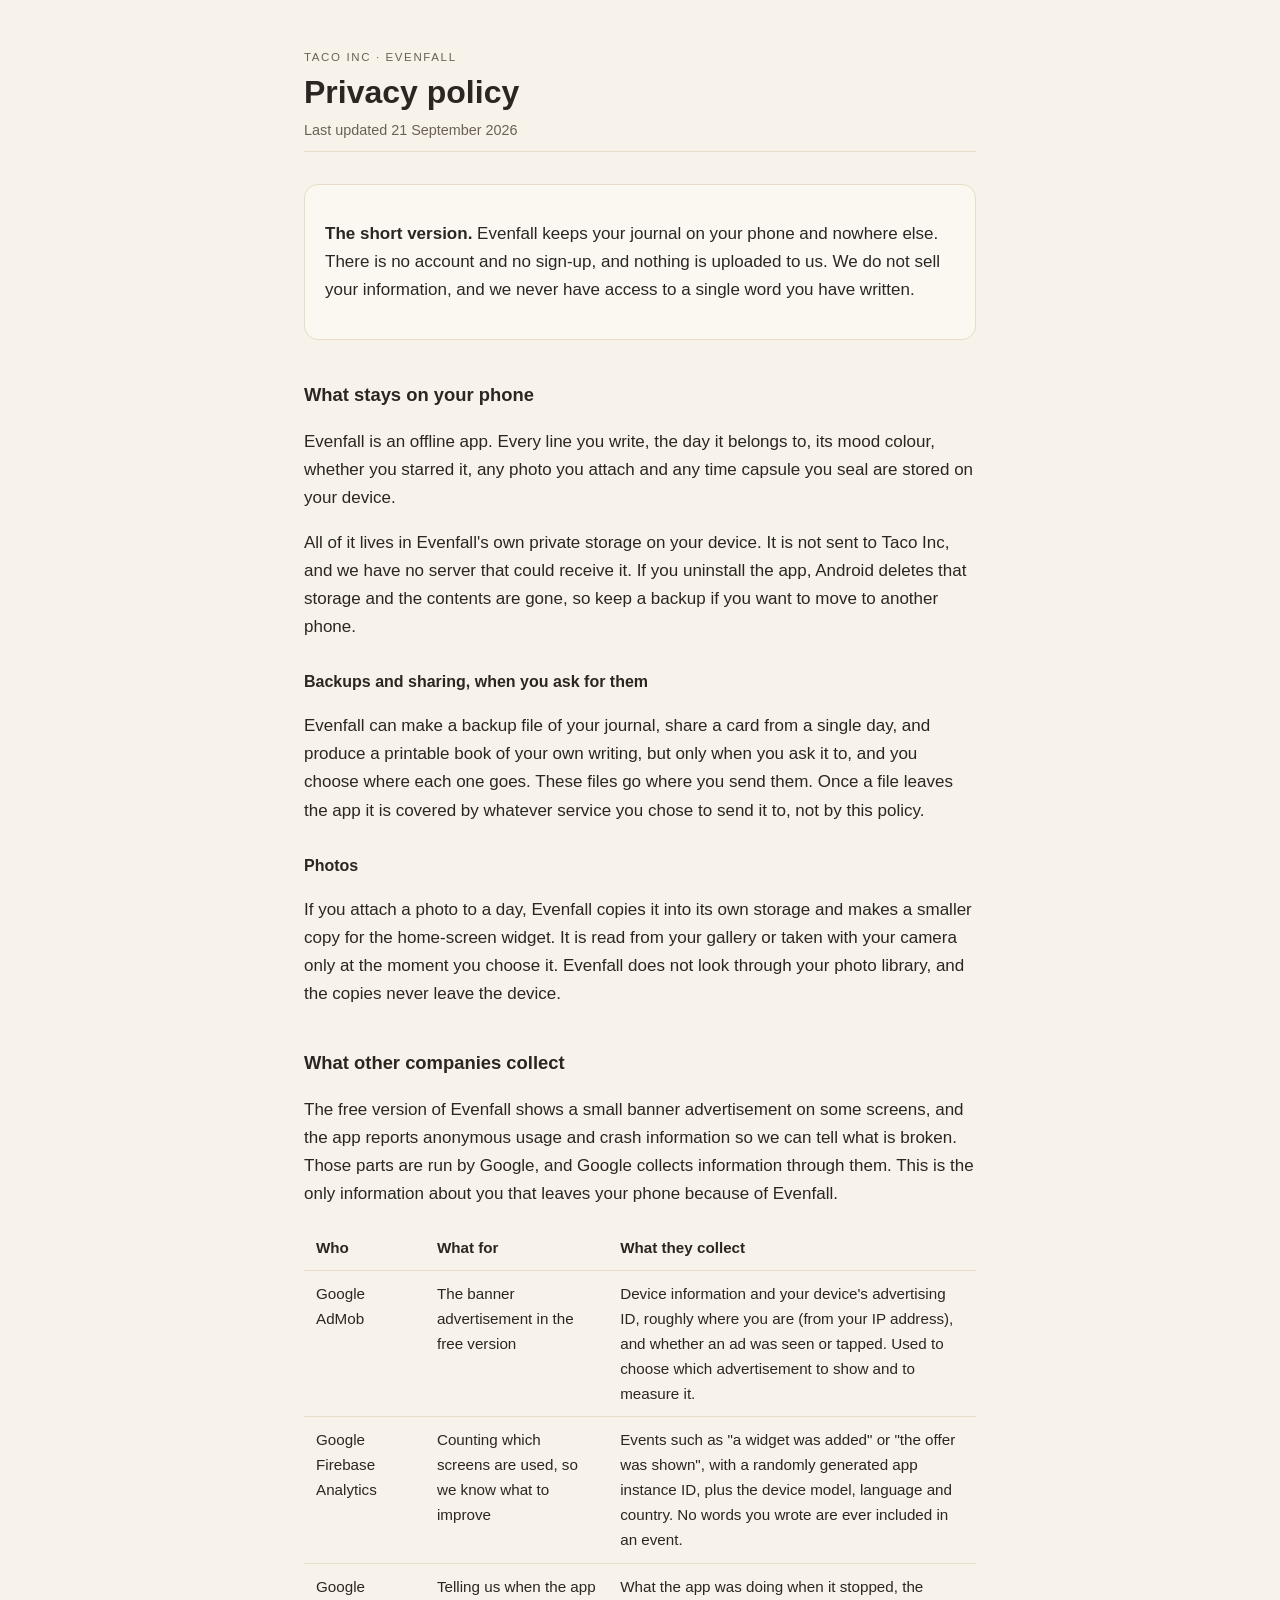
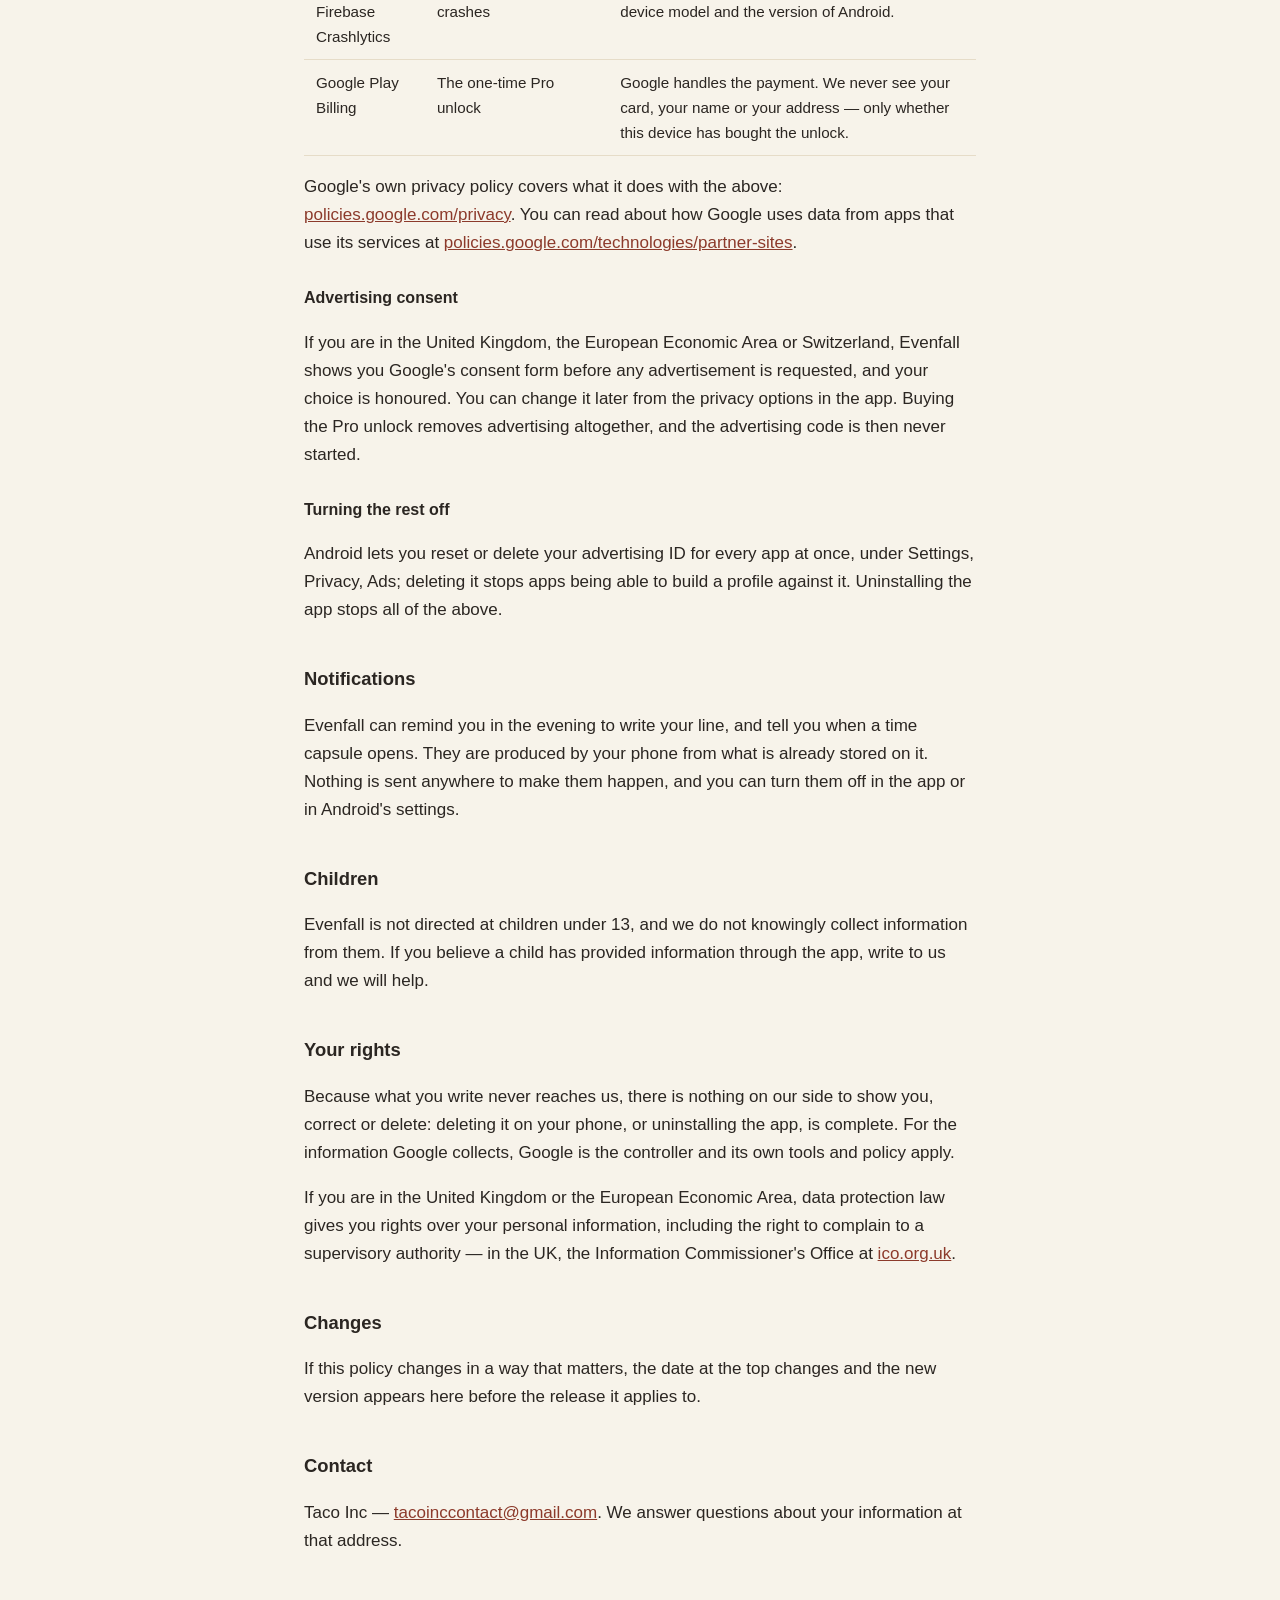
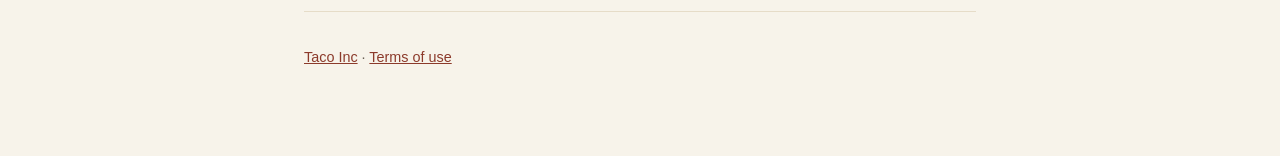
==== evenfall-privacy.html @ f22035d1 "Add files via upload" ====
<!DOCTYPE html>
<html lang="en">
<head>
<meta charset="utf-8">
<meta name="viewport" content="width=device-width, initial-scale=1">
<title>Evenfall — Privacy policy</title>
<meta name="description" content="What Evenfall does and does not do with your information.">
<link rel="stylesheet" href="style.css">
</head>
<body>
<main>
  <header>
    <p class="caps">Taco Inc · Evenfall</p>
    <h1>Privacy policy</h1>
    <p class="updated">Last updated 21 September 2026</p>
  </header>

  <div class="card">
    <p><strong>The short version.</strong> Evenfall keeps your journal on your phone and nowhere else.
      There is no account and no sign-up, and nothing is uploaded to us. We do
      not sell your information, and we never have access to a single word you have written.</p>
  </div>

  <h2>What stays on your phone</h2>
  <p>Evenfall is an offline app. Every line you write, the day it belongs to, its mood colour, whether you starred it, any photo you attach and any time capsule you seal are stored on your device.</p>
  <p>All of it lives in Evenfall's own private storage on your device. It is not
    sent to Taco Inc, and we have no server that could receive it. If you
    uninstall the app, Android deletes that storage and the contents are gone,
    so keep a backup if you want to move to another phone.</p>

  <h3>Backups and sharing, when you ask for them</h3>
  <p>Evenfall can make a backup file of your journal, share a card from a single day, and produce a printable book of your own writing, but only when you ask it to, and you choose where each one goes. These files go where you send them. Once a file leaves the app it
    is covered by whatever service you chose to send it to, not by this policy.</p>

  <h3>Photos</h3>
  <p>If you attach a photo to a day, Evenfall copies it into its own storage and makes a smaller copy for the home-screen widget. It is read from your gallery or taken with your camera only at the moment you choose it. Evenfall does not look through your photo library, and the copies never leave the device.</p>

  <h2>What other companies collect</h2>
  <p>The free version of Evenfall shows a small banner advertisement on some
    screens, and the app reports anonymous usage and crash information so we
    can tell what is broken. Those parts are run by Google, and Google collects
    information through them. This is the only information about you that
    leaves your phone because of Evenfall.</p>

  <table>
    <tr><th>Who</th><th>What for</th><th>What they collect</th></tr>
    <tr>
      <td>Google AdMob</td>
      <td>The banner advertisement in the free version</td>
      <td>Device information and your device's advertising ID, roughly where
        you are (from your IP address), and whether an ad was seen or tapped.
        Used to choose which advertisement to show and to measure it.</td>
    </tr>
    <tr>
      <td>Google Firebase Analytics</td>
      <td>Counting which screens are used, so we know what to improve</td>
      <td>Events such as "a widget was added" or "the offer was shown", with a
        randomly generated app instance ID, plus the device model, language and
        country. No words you wrote are ever included in an event.</td>
    </tr>
    <tr>
      <td>Google Firebase Crashlytics</td>
      <td>Telling us when the app crashes</td>
      <td>What the app was doing when it stopped, the device model and the
        version of Android.</td>
    </tr>
    <tr>
      <td>Google Play Billing</td>
      <td>The one-time Pro unlock</td>
      <td>Google handles the payment. We never see your card, your name or your
        address — only whether this device has bought the unlock.</td>
    </tr>
  </table>

  <p>Google's own privacy policy covers what it does with the above:
    <a href="https://policies.google.com/privacy">policies.google.com/privacy</a>.
    You can read about how Google uses data from apps that use its services at
    <a href="https://policies.google.com/technologies/partner-sites">policies.google.com/technologies/partner-sites</a>.</p>

  <h3>Advertising consent</h3>
  <p>If you are in the United Kingdom, the European Economic Area or
    Switzerland, Evenfall shows you Google's consent form before any advertisement
    is requested, and your choice is honoured. You can change it later from the
    privacy options in the app. Buying the Pro unlock removes advertising
    altogether, and the advertising code is then never started.</p>

  <h3>Turning the rest off</h3>
  <p>Android lets you reset or delete your advertising ID for every app at once,
    under Settings, Privacy, Ads; deleting it stops apps being able to build a
    profile against it. Uninstalling the app stops all of the above.</p>

  <h2>Notifications</h2>
  <p>Evenfall can remind you in the evening to write your line, and tell you when a time capsule opens. They are produced by your phone from what is already
    stored on it. Nothing is sent anywhere to make them happen, and you can
    turn them off in the app or in Android's settings.</p>

  <h2>Children</h2>
  <p>Evenfall is not directed at children under 13, and we do not knowingly
    collect information from them. If you believe a child has provided
    information through the app, write to us and we will help.</p>

  <h2>Your rights</h2>
  <p>Because what you write never reaches us, there is nothing on our side to
    show you, correct or delete: deleting it on your phone, or uninstalling the
    app, is complete. For the information Google collects, Google is the
    controller and its own tools and policy apply.</p>
  <p>If you are in the United Kingdom or the European Economic Area, data
    protection law gives you rights over your personal information, including
    the right to complain to a supervisory authority — in the UK, the
    Information Commissioner's Office at
    <a href="https://ico.org.uk">ico.org.uk</a>.</p>

  <h2>Changes</h2>
  <p>If this policy changes in a way that matters, the date at the top changes
    and the new version appears here before the release it applies to.</p>

  <h2>Contact</h2>
  <p>Taco Inc — <a href="mailto:tacoinccontact@gmail.com">tacoinccontact@gmail.com</a>.
    We answer questions about your information at that address.</p>

  <footer>
    <p><a href="index.html">Taco Inc</a> · <a href="terms.html">Terms of use</a></p>
  </footer>
</main>
</body>
</html>
---- style.css ----
:root {
  --paper: #F7F3EA;
  --card: #FBF8F1;
  --ink: #2B2622;
  --soft: #6B6156;
  --rule: #E6DCC8;
  --accent: #8C3A2B;
}

@media (prefers-color-scheme: dark) {
  :root {
    --paper: #221E1A;
    --card: #2B2622;
    --ink: #F4EEE2;
    --soft: #B8AD9C;
    --rule: #4A4239;
    --accent: #E2B9A6;
  }
}

* { box-sizing: border-box; }

body {
  margin: 0;
  padding: 0 16px 72px;
  background: var(--paper);
  color: var(--ink);
  font: 17px/1.65 -apple-system, BlinkMacSystemFont, "Segoe UI", Roboto, Helvetica, Arial, sans-serif;
}

main { max-width: 42rem; margin: 0 auto; }

header {
  padding: 48px 0 8px;
  border-bottom: 1px solid var(--rule);
  margin-bottom: 32px;
}

h1 { font-size: 2rem; line-height: 1.2; margin: 0 0 8px; font-weight: 600; }
h2 { font-size: 1.15rem; margin: 40px 0 8px; font-weight: 600; }
h3 { font-size: 1rem; margin: 28px 0 4px; font-weight: 600; }

.caps {
  font-size: 0.72rem;
  letter-spacing: 0.14em;
  text-transform: uppercase;
  color: var(--soft);
  margin: 0 0 6px;
}

.updated { color: var(--soft); font-size: 0.9rem; margin: 0; }

a { color: var(--accent); }

ul { padding-left: 1.2rem; }
li { margin: 6px 0; }

table { border-collapse: collapse; width: 100%; margin: 16px 0; font-size: 0.95rem; }
th, td { text-align: left; padding: 10px 12px; border-bottom: 1px solid var(--rule); vertical-align: top; }
th { font-weight: 600; }

.card {
  background: var(--card);
  border: 1px solid var(--rule);
  border-radius: 14px;
  padding: 18px 20px;
  margin: 20px 0;
}

.apps { display: flex; flex-wrap: wrap; gap: 16px; margin: 24px 0; }
.apps .card { flex: 1 1 16rem; margin: 0; }
.apps h2 { margin-top: 0; }

footer {
  margin-top: 56px;
  padding-top: 20px;
  border-top: 1px solid var(--rule);
  color: var(--soft);
  font-size: 0.9rem;
}
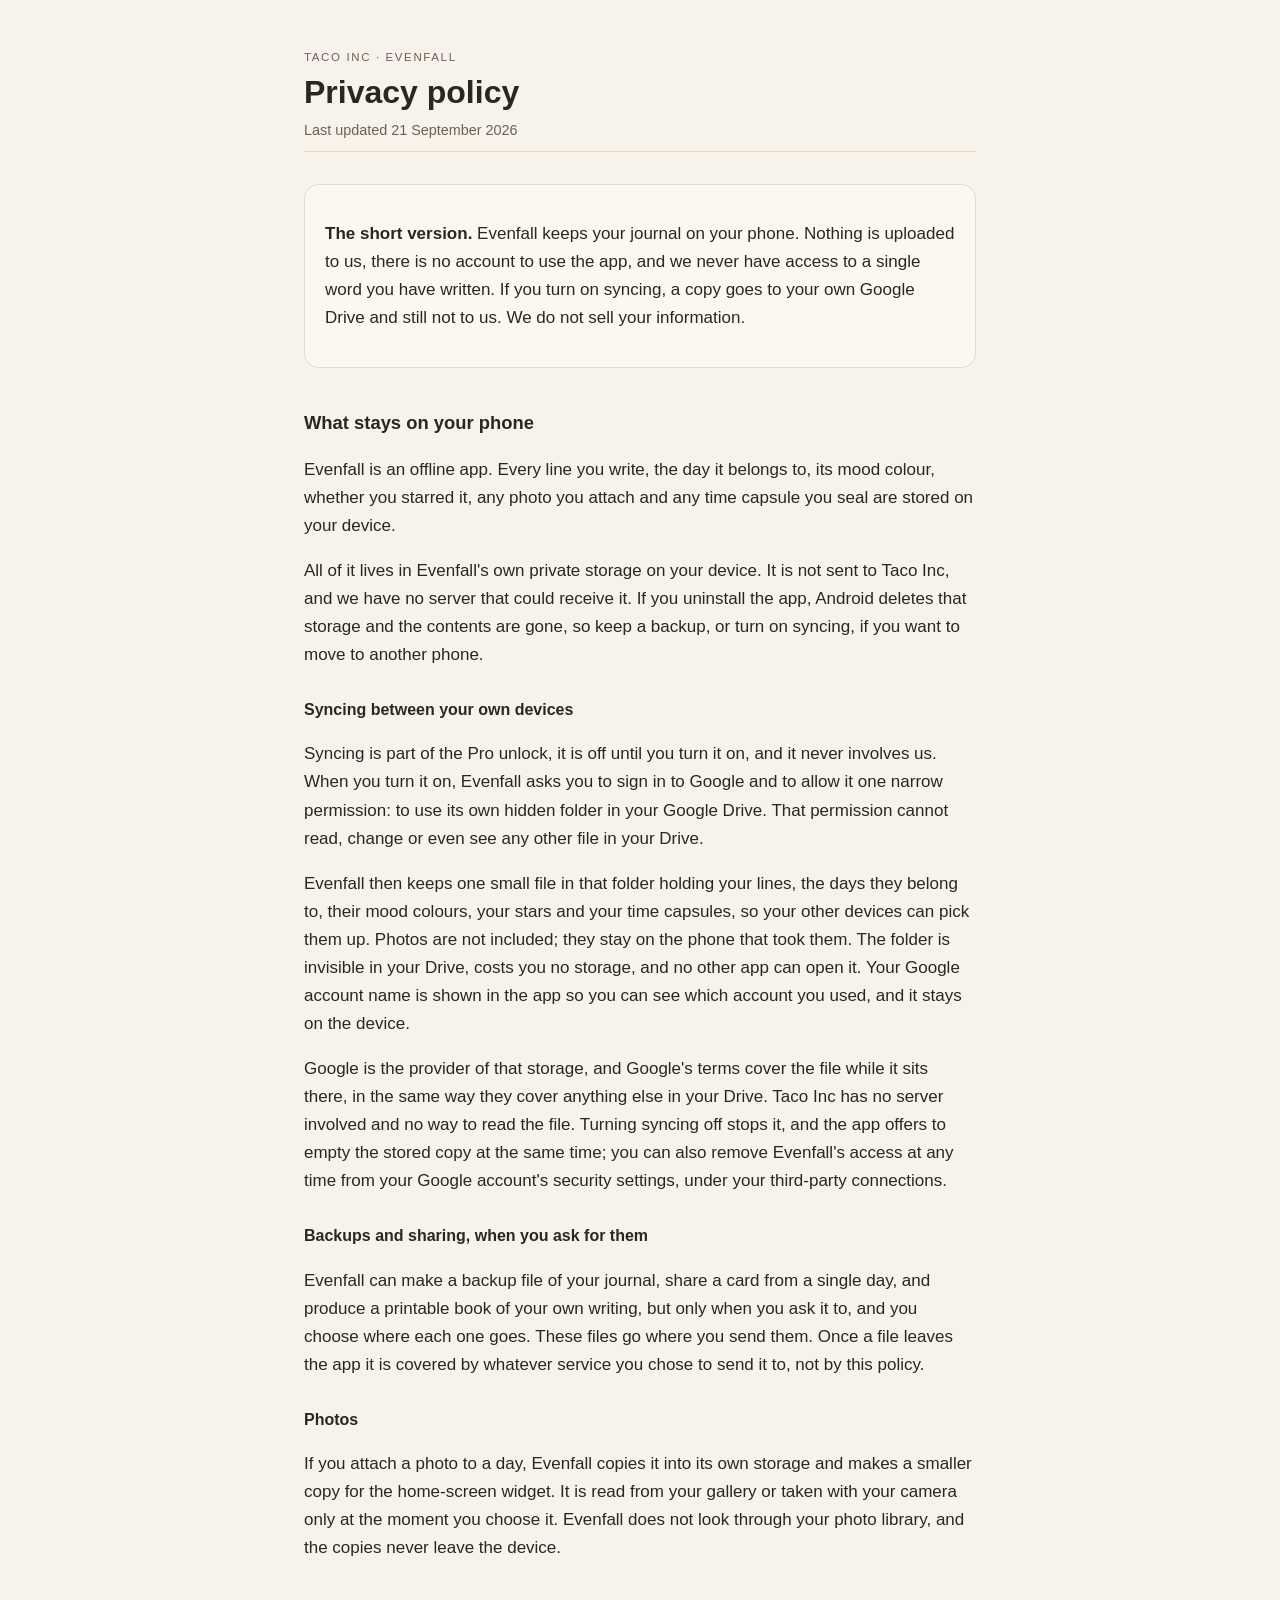
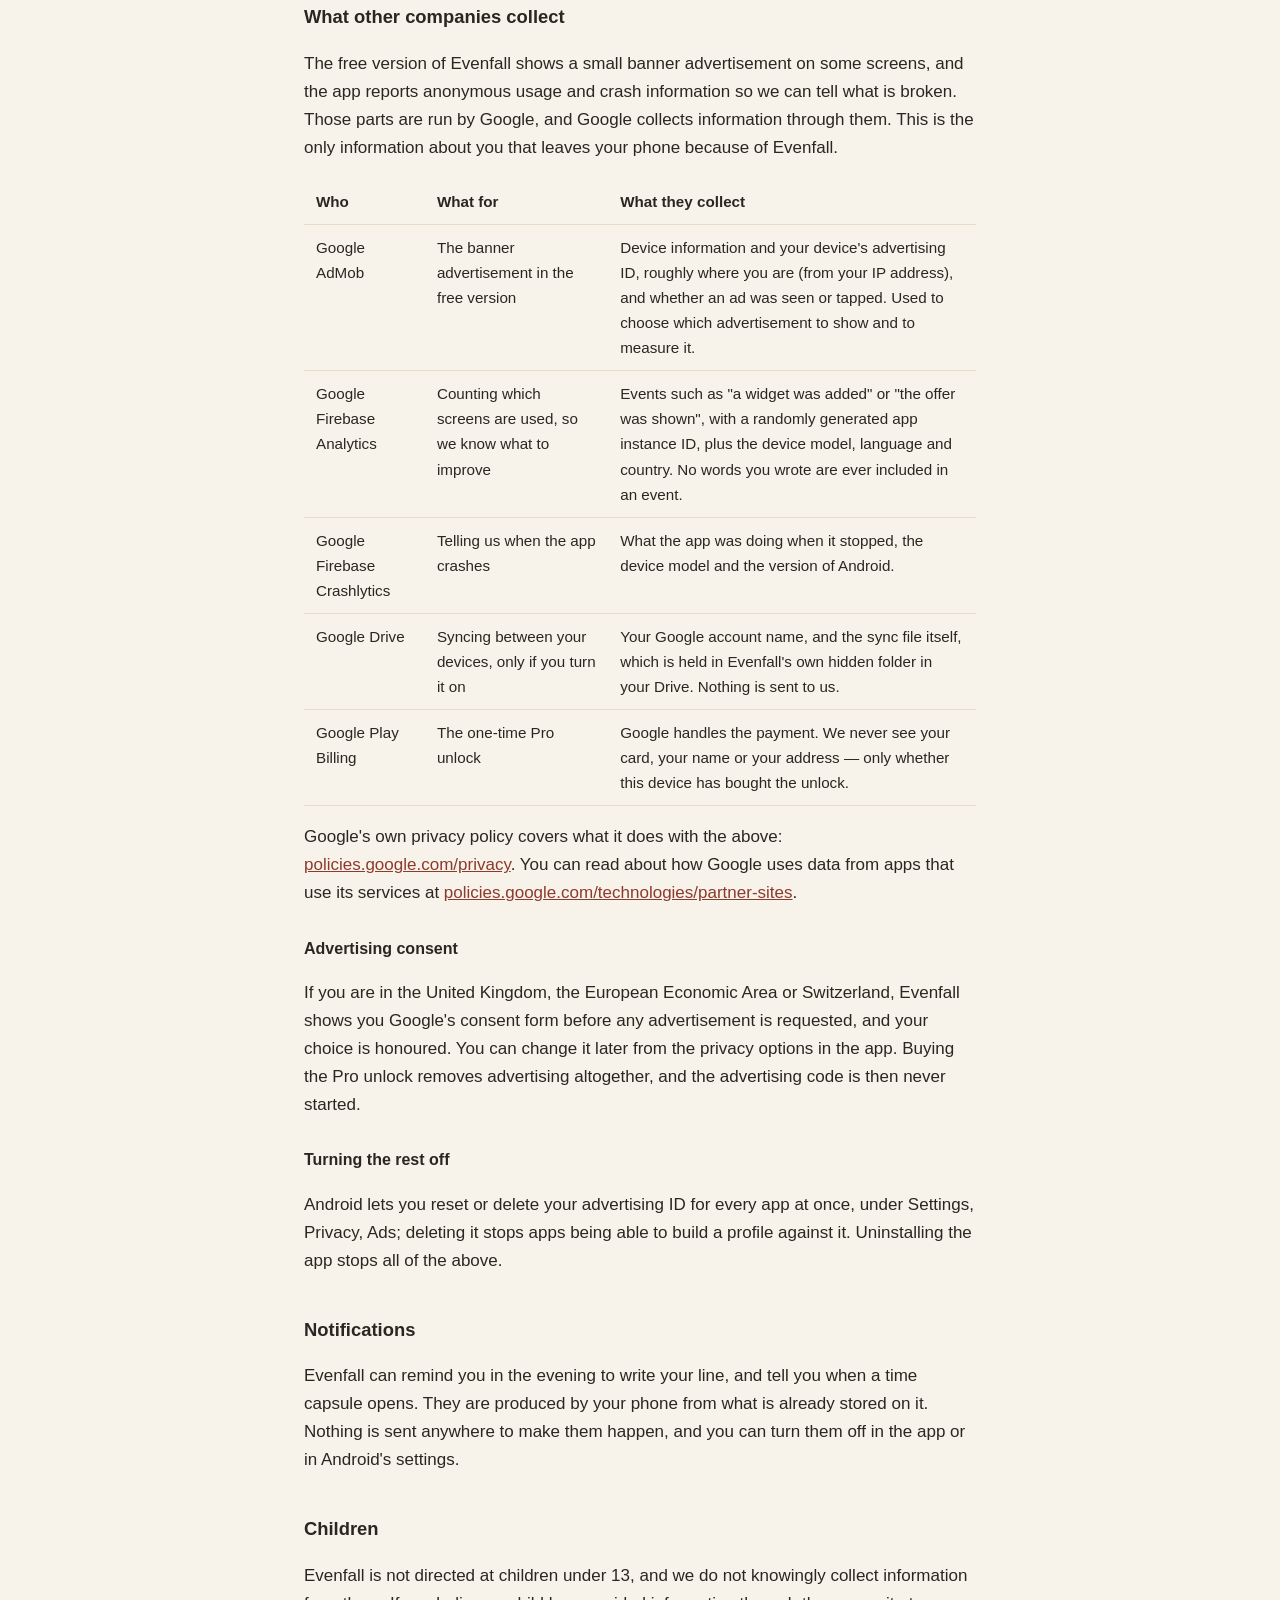
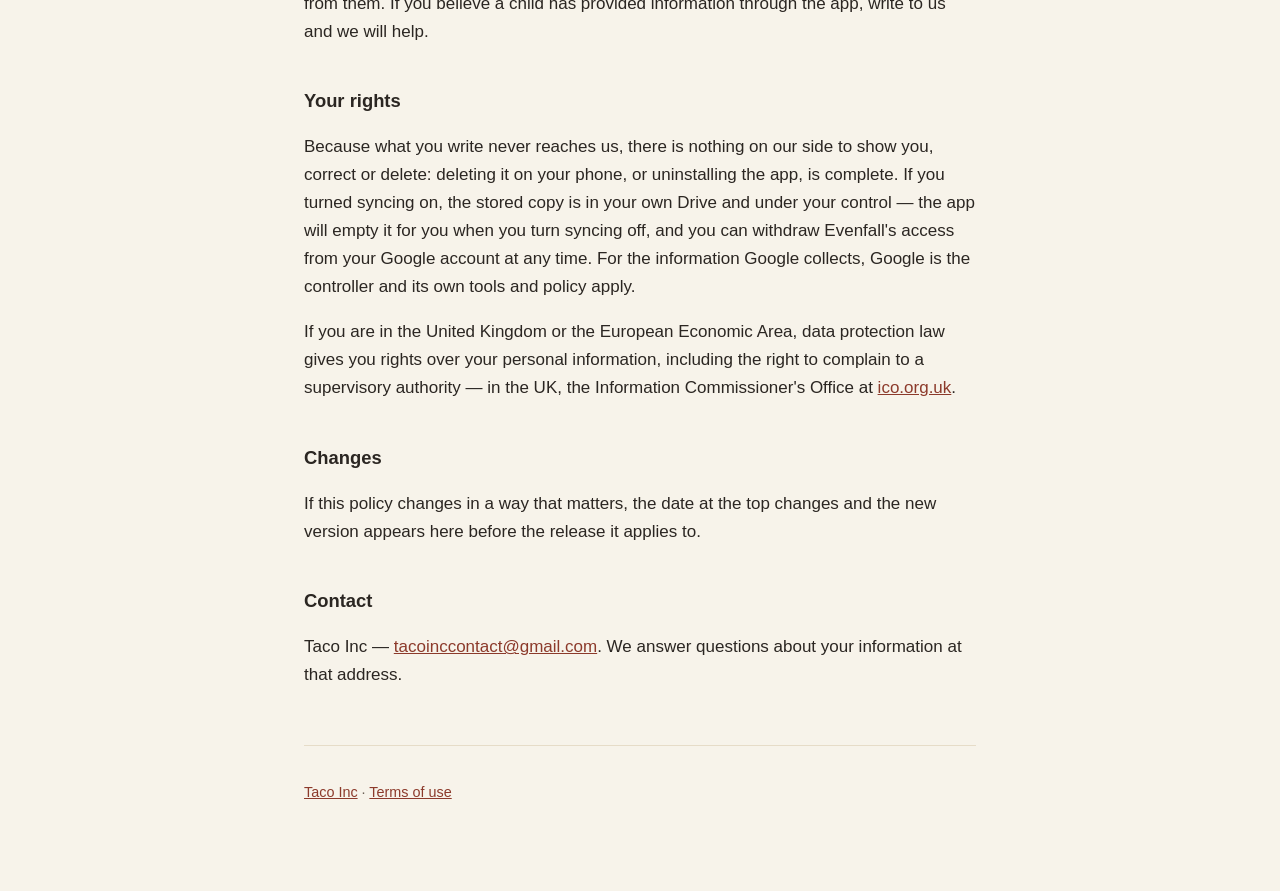
==== commit eb246c59: "Add files via upload" ====
--- a/evenfall-privacy.html
+++ b/evenfall-privacy.html
@@ -16,9 +16,11 @@
   </header>
 
   <div class="card">
-    <p><strong>The short version.</strong> Evenfall keeps your journal on your phone and nowhere else.
-      There is no account and no sign-up, and nothing is uploaded to us. We do
-      not sell your information, and we never have access to a single word you have written.</p>
+    <p><strong>The short version.</strong> Evenfall keeps your journal on your phone. Nothing is
+      uploaded to us, there is no account to use the app, and we never have
+      access to a single word you have written. If you turn on syncing, a copy
+      goes to your own Google Drive and still not to us. We do not sell your
+      information.</p>
   </div>
 
   <h2>What stays on your phone</h2>
@@ -26,7 +28,28 @@
   <p>All of it lives in Evenfall's own private storage on your device. It is not
     sent to Taco Inc, and we have no server that could receive it. If you
     uninstall the app, Android deletes that storage and the contents are gone,
-    so keep a backup if you want to move to another phone.</p>
+    so keep a backup, or turn on syncing, if you want to move to another
+    phone.</p>
+
+  <h3>Syncing between your own devices</h3>
+  <p>Syncing is part of the Pro unlock, it is off until you turn it on, and it
+    never involves us. When you turn it on, Evenfall asks you to sign in to
+    Google and to allow it one narrow permission: to use its own hidden folder
+    in your Google Drive. That permission cannot read, change or even see any
+    other file in your Drive.</p>
+  <p>Evenfall then keeps one small file in that folder holding your lines, the
+    days they belong to, their mood colours, your stars and your time capsules,
+    so your other devices can pick them up. Photos are not included; they stay
+    on the phone that took them. The folder is invisible in your Drive, costs
+    you no storage, and no other app can open it. Your Google account name is
+    shown in the app so you can see which account you used, and it stays on the
+    device.</p>
+  <p>Google is the provider of that storage, and Google's terms cover the file
+    while it sits there, in the same way they cover anything else in your
+    Drive. Taco Inc has no server involved and no way to read the file. Turning
+    syncing off stops it, and the app offers to empty the stored copy at the
+    same time; you can also remove Evenfall's access at any time from your
+    Google account's security settings, under your third-party connections.</p>
 
   <h3>Backups and sharing, when you ask for them</h3>
   <p>Evenfall can make a backup file of your journal, share a card from a single day, and produce a printable book of your own writing, but only when you ask it to, and you choose where each one goes. These files go where you send them. Once a file leaves the app it
@@ -63,6 +86,12 @@
       <td>Telling us when the app crashes</td>
       <td>What the app was doing when it stopped, the device model and the
         version of Android.</td>
+    </tr>
+    <tr>
+      <td>Google Drive</td>
+      <td>Syncing between your devices, only if you turn it on</td>
+      <td>Your Google account name, and the sync file itself, which is held in
+        Evenfall's own hidden folder in your Drive. Nothing is sent to us.</td>
     </tr>
     <tr>
       <td>Google Play Billing</td>
@@ -102,7 +131,10 @@
   <h2>Your rights</h2>
   <p>Because what you write never reaches us, there is nothing on our side to
     show you, correct or delete: deleting it on your phone, or uninstalling the
-    app, is complete. For the information Google collects, Google is the
+    app, is complete. If you turned syncing on, the stored copy is in your own
+    Drive and under your control — the app will empty it for you when you turn
+    syncing off, and you can withdraw Evenfall's access from your Google
+    account at any time. For the information Google collects, Google is the
     controller and its own tools and policy apply.</p>
   <p>If you are in the United Kingdom or the European Economic Area, data
     protection law gives you rights over your personal information, including
